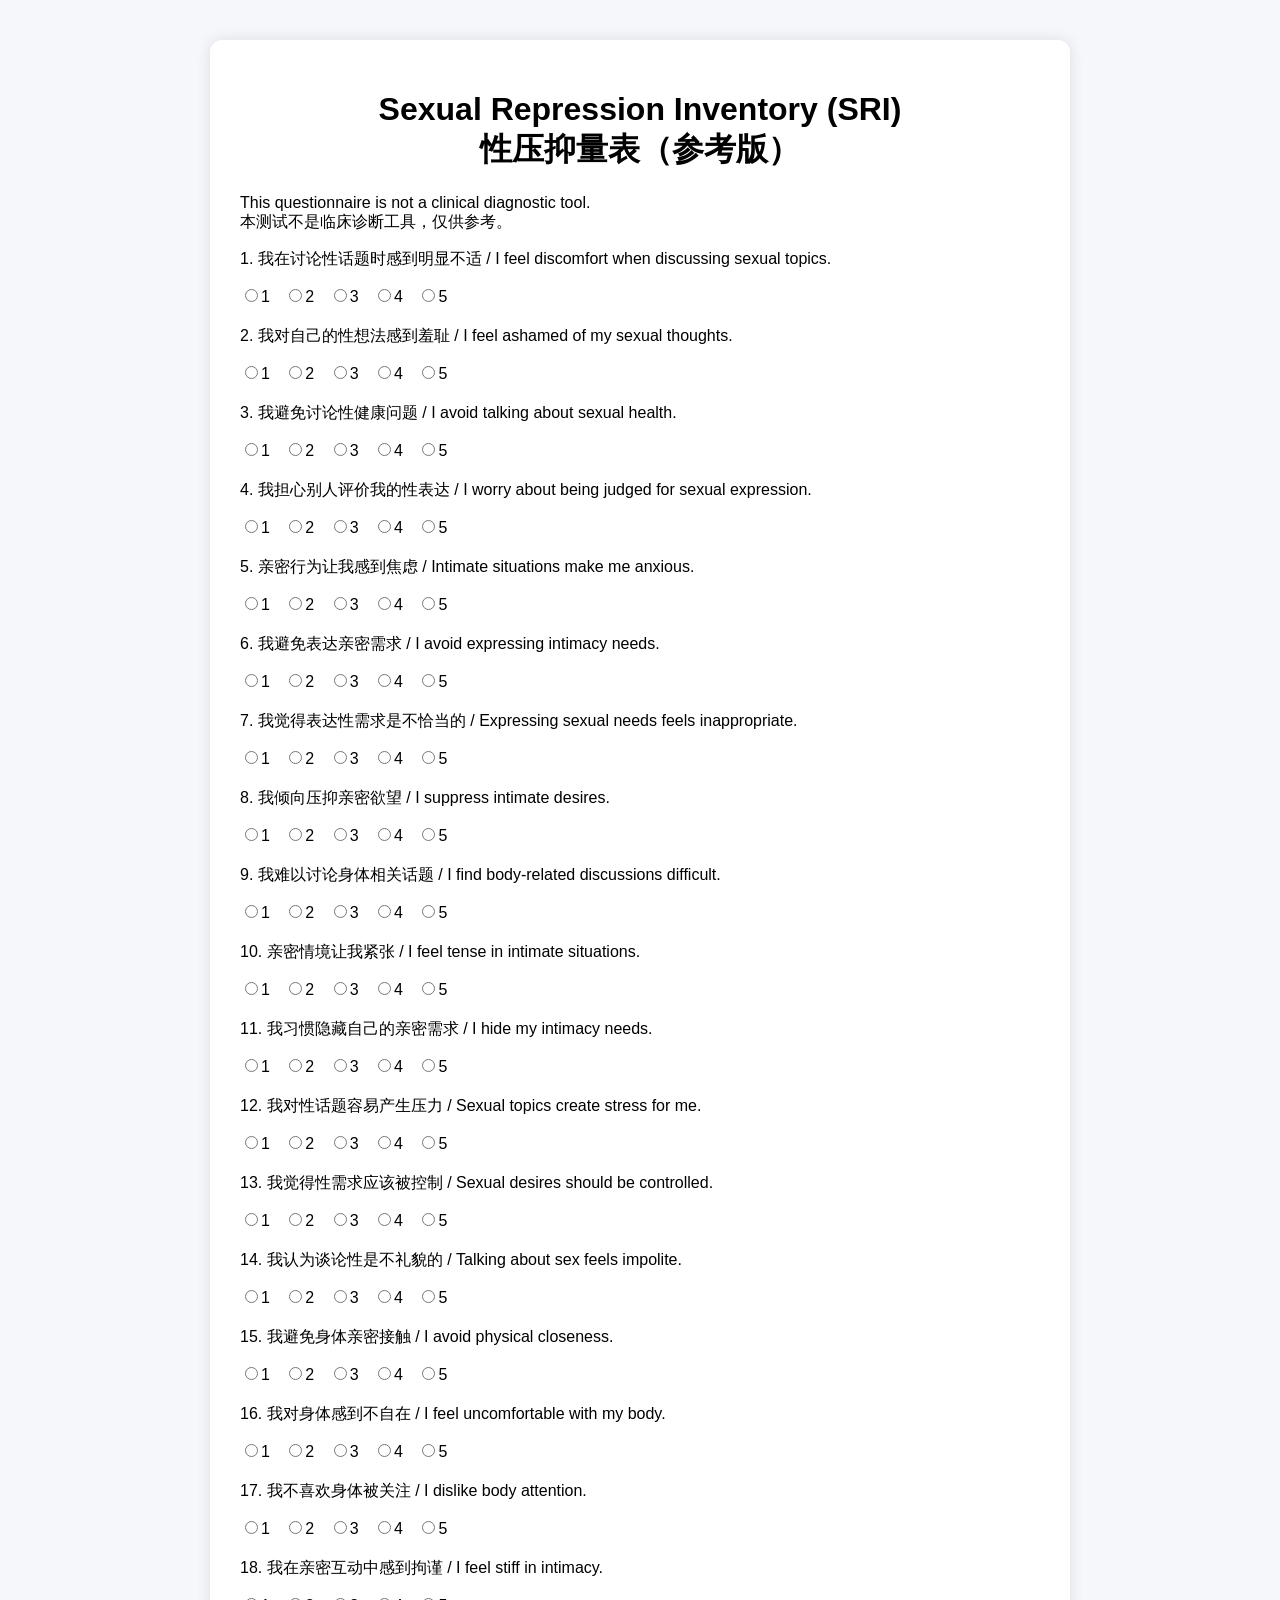
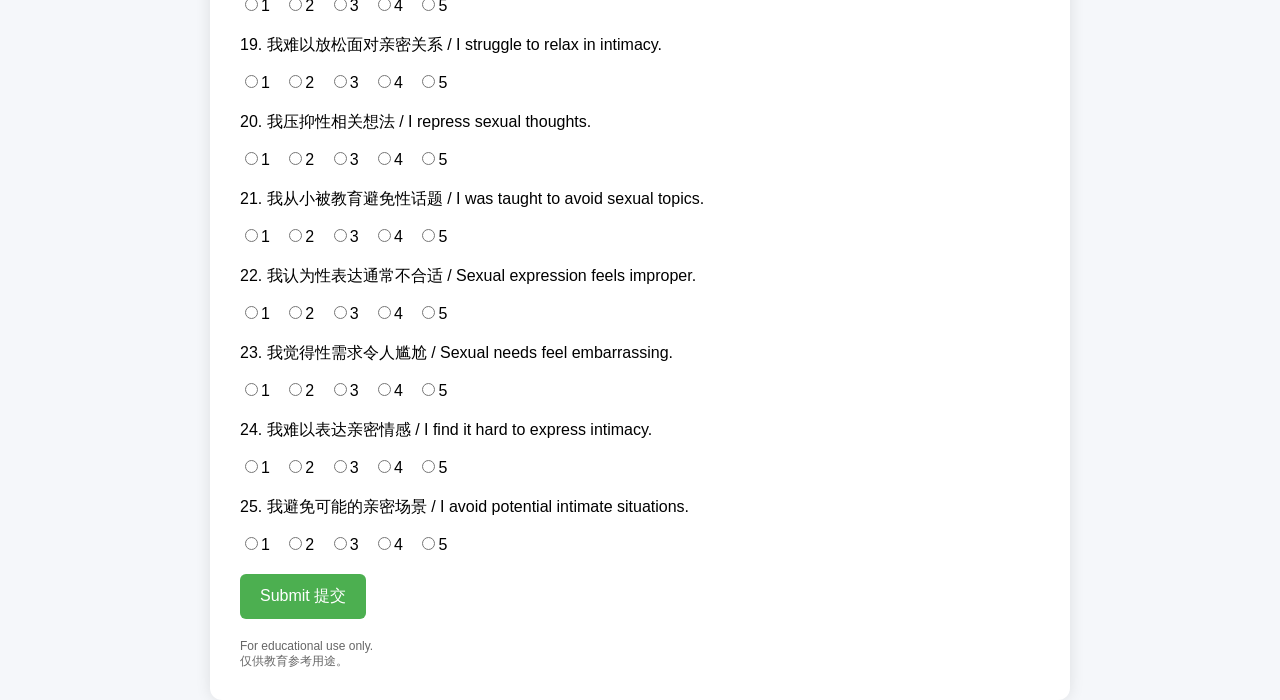
==== index.html @ 87767b24 "Add files via upload" ====
<!DOCTYPE html>
<html lang="en">
<head>
<meta charset="UTF-8">
<title>SRI Test | 性压抑测试</title>

<style>
body {
font-family: Arial, sans-serif;
background:#f5f7fa;
margin:0;
padding:0;
}

.container {
max-width:800px;
margin:auto;
background:white;
padding:30px;
margin-top:40px;
border-radius:12px;
box-shadow:0 0 15px rgba(0,0,0,0.1);
}

h1 {
text-align:center;
}

.question {
margin-bottom:20px;
}

.scale label {
margin-right:10px;
}

button {
background:#4CAF50;
color:white;
padding:12px 20px;
border:none;
border-radius:6px;
cursor:pointer;
font-size:16px;
}

.result {
margin-top:30px;
padding:20px;
background:#eef3ff;
border-radius:8px;
display:none;
}

.disclaimer {
font-size:12px;
color:#666;
margin-top:20px;
}
</style>

</head>

<body>

<div class="container">

<h1>
Sexual Repression Inventory (SRI)<br>
性压抑量表（参考版）
</h1>

<p>
This questionnaire is not a clinical diagnostic tool.<br>
本测试不是临床诊断工具，仅供参考。
</p>

<form id="testForm">

<div id="questions"></div>

<button type="button" onclick="calculateScore()">
Submit 提交
</button>

</form>

<div id="result" class="result"></div>

<div class="disclaimer">
For educational use only.<br>
仅供教育参考用途。
</div>

</div>

<script>

const questions = [

"我在讨论性话题时感到明显不适 / I feel discomfort when discussing sexual topics.",
"我对自己的性想法感到羞耻 / I feel ashamed of my sexual thoughts.",
"我避免讨论性健康问题 / I avoid talking about sexual health.",
"我担心别人评价我的性表达 / I worry about being judged for sexual expression.",
"亲密行为让我感到焦虑 / Intimate situations make me anxious.",

"我避免表达亲密需求 / I avoid expressing intimacy needs.",
"我觉得表达性需求是不恰当的 / Expressing sexual needs feels inappropriate.",
"我倾向压抑亲密欲望 / I suppress intimate desires.",
"我难以讨论身体相关话题 / I find body-related discussions difficult.",
"亲密情境让我紧张 / I feel tense in intimate situations.",

"我习惯隐藏自己的亲密需求 / I hide my intimacy needs.",
"我对性话题容易产生压力 / Sexual topics create stress for me.",
"我觉得性需求应该被控制 / Sexual desires should be controlled.",
"我认为谈论性是不礼貌的 / Talking about sex feels impolite.",
"我避免身体亲密接触 / I avoid physical closeness.",

"我对身体感到不自在 / I feel uncomfortable with my body.",
"我不喜欢身体被关注 / I dislike body attention.",
"我在亲密互动中感到拘谨 / I feel stiff in intimacy.",
"我难以放松面对亲密关系 / I struggle to relax in intimacy.",
"我压抑性相关想法 / I repress sexual thoughts.",

"我从小被教育避免性话题 / I was taught to avoid sexual topics.",
"我认为性表达通常不合适 / Sexual expression feels improper.",
"我觉得性需求令人尴尬 / Sexual needs feel embarrassing.",
"我难以表达亲密情感 / I find it hard to express intimacy.",
"我避免可能的亲密场景 / I avoid potential intimate situations."

];

const container = document.getElementById("questions");

questions.forEach((q, i) => {

let div = document.createElement("div");
div.className="question";

div.innerHTML = `<p>${i+1}. ${q}</p>
<div class="scale">

<label><input type="radio" name="q${i}" value="1">1</label>
<label><input type="radio" name="q${i}" value="2">2</label>
<label><input type="radio" name="q${i}" value="3">3</label>
<label><input type="radio" name="q${i}" value="4">4</label>
<label><input type="radio" name="q${i}" value="5">5</label>

</div>`;

container.appendChild(div);

});

function calculateScore(){

let total=0;

for(let i=0;i<questions.length;i++){

let radios=document.getElementsByName("q"+i);

let answered=false;

for(let r of radios){

if(r.checked){

total+=parseInt(r.value);
answered=true;

}

}

if(!answered){

alert("Please answer all questions. 请完成所有问题");
return;

}

}

let level="";

if(total<=45){

level="Low Repression 低压抑";

}else if(total<=65){

level="Mild Repression 轻度压抑";

}else if(total<=85){

level="Moderate Repression 中度压抑";

}else if(total<=105){

level="High Repression 较高压抑";

}else{

level="Very High Repression 高度压抑";

}

document.getElementById("result").style.display="block";

document.getElementById("result").innerHTML=

`Total Score 总分: <b>${total}</b><br>
Level 等级: <b>${level}</b>`;

}

</script>

</body>

</html>
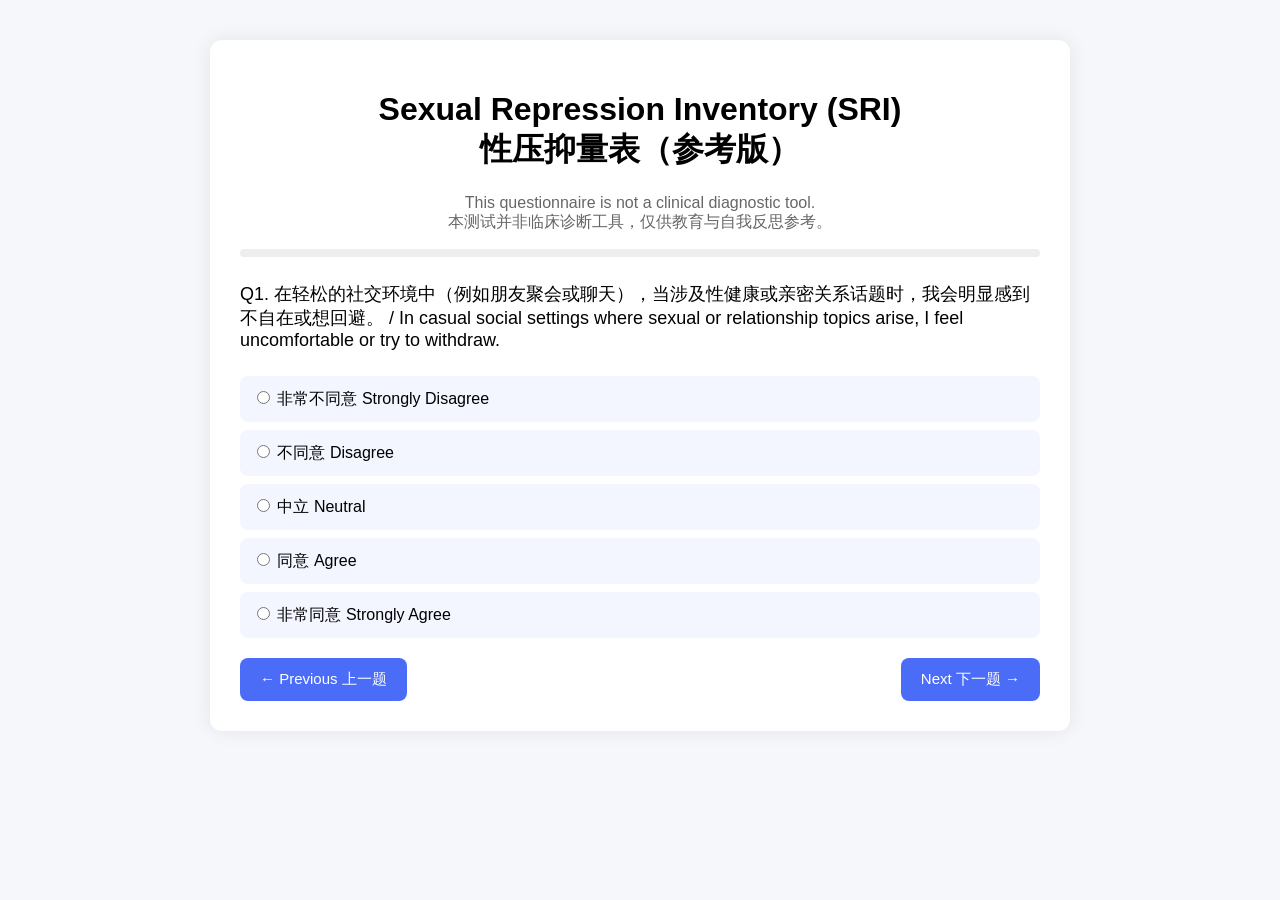
==== commit a8191a1a: "Add files via upload" ====
--- a/index.html
+++ b/index.html
@@ -1,63 +1,11 @@
 <!DOCTYPE html>
-<html lang="en">
+<html lang="zh">
+
 <head>
 <meta charset="UTF-8">
-<title>SRI Test | 性压抑测试</title>
+<title>SRI Test | 性压抑量表</title>
 
-<style>
-body {
-font-family: Arial, sans-serif;
-background:#f5f7fa;
-margin:0;
-padding:0;
-}
-
-.container {
-max-width:800px;
-margin:auto;
-background:white;
-padding:30px;
-margin-top:40px;
-border-radius:12px;
-box-shadow:0 0 15px rgba(0,0,0,0.1);
-}
-
-h1 {
-text-align:center;
-}
-
-.question {
-margin-bottom:20px;
-}
-
-.scale label {
-margin-right:10px;
-}
-
-button {
-background:#4CAF50;
-color:white;
-padding:12px 20px;
-border:none;
-border-radius:6px;
-cursor:pointer;
-font-size:16px;
-}
-
-.result {
-margin-top:30px;
-padding:20px;
-background:#eef3ff;
-border-radius:8px;
-display:none;
-}
-
-.disclaimer {
-font-size:12px;
-color:#666;
-margin-top:20px;
-}
-</style>
+<link rel="stylesheet" href="style.css">
 
 </head>
 
@@ -70,152 +18,32 @@
 性压抑量表（参考版）
 </h1>
 
-<p>
+<p class="subtitle">
 This questionnaire is not a clinical diagnostic tool.<br>
-本测试不是临床诊断工具，仅供参考。
+本测试并非临床诊断工具，仅供教育与自我反思参考。
 </p>
 
-<form id="testForm">
+<div class="progress-container">
+<div id="progress-bar"></div>
+</div>
 
-<div id="questions"></div>
+<div id="question-card"></div>
 
-<button type="button" onclick="calculateScore()">
-Submit 提交
+<div class="buttons">
+
+<button id="prevBtn" onclick="prevQuestion()">
+← Previous 上一题
 </button>
 
-</form>
+<button id="nextBtn" onclick="nextQuestion()">
+Next 下一题 →
+</button>
 
-<div id="result" class="result"></div>
-
-<div class="disclaimer">
-For educational use only.<br>
-仅供教育参考用途。
 </div>
 
 </div>
 
-<script>
-
-const questions = [
-
-"我在讨论性话题时感到明显不适 / I feel discomfort when discussing sexual topics.",
-"我对自己的性想法感到羞耻 / I feel ashamed of my sexual thoughts.",
-"我避免讨论性健康问题 / I avoid talking about sexual health.",
-"我担心别人评价我的性表达 / I worry about being judged for sexual expression.",
-"亲密行为让我感到焦虑 / Intimate situations make me anxious.",
-
-"我避免表达亲密需求 / I avoid expressing intimacy needs.",
-"我觉得表达性需求是不恰当的 / Expressing sexual needs feels inappropriate.",
-"我倾向压抑亲密欲望 / I suppress intimate desires.",
-"我难以讨论身体相关话题 / I find body-related discussions difficult.",
-"亲密情境让我紧张 / I feel tense in intimate situations.",
-
-"我习惯隐藏自己的亲密需求 / I hide my intimacy needs.",
-"我对性话题容易产生压力 / Sexual topics create stress for me.",
-"我觉得性需求应该被控制 / Sexual desires should be controlled.",
-"我认为谈论性是不礼貌的 / Talking about sex feels impolite.",
-"我避免身体亲密接触 / I avoid physical closeness.",
-
-"我对身体感到不自在 / I feel uncomfortable with my body.",
-"我不喜欢身体被关注 / I dislike body attention.",
-"我在亲密互动中感到拘谨 / I feel stiff in intimacy.",
-"我难以放松面对亲密关系 / I struggle to relax in intimacy.",
-"我压抑性相关想法 / I repress sexual thoughts.",
-
-"我从小被教育避免性话题 / I was taught to avoid sexual topics.",
-"我认为性表达通常不合适 / Sexual expression feels improper.",
-"我觉得性需求令人尴尬 / Sexual needs feel embarrassing.",
-"我难以表达亲密情感 / I find it hard to express intimacy.",
-"我避免可能的亲密场景 / I avoid potential intimate situations."
-
-];
-
-const container = document.getElementById("questions");
-
-questions.forEach((q, i) => {
-
-let div = document.createElement("div");
-div.className="question";
-
-div.innerHTML = `<p>${i+1}. ${q}</p>
-<div class="scale">
-
-<label><input type="radio" name="q${i}" value="1">1</label>
-<label><input type="radio" name="q${i}" value="2">2</label>
-<label><input type="radio" name="q${i}" value="3">3</label>
-<label><input type="radio" name="q${i}" value="4">4</label>
-<label><input type="radio" name="q${i}" value="5">5</label>
-
-</div>`;
-
-container.appendChild(div);
-
-});
-
-function calculateScore(){
-
-let total=0;
-
-for(let i=0;i<questions.length;i++){
-
-let radios=document.getElementsByName("q"+i);
-
-let answered=false;
-
-for(let r of radios){
-
-if(r.checked){
-
-total+=parseInt(r.value);
-answered=true;
-
-}
-
-}
-
-if(!answered){
-
-alert("Please answer all questions. 请完成所有问题");
-return;
-
-}
-
-}
-
-let level="";
-
-if(total<=45){
-
-level="Low Repression 低压抑";
-
-}else if(total<=65){
-
-level="Mild Repression 轻度压抑";
-
-}else if(total<=85){
-
-level="Moderate Repression 中度压抑";
-
-}else if(total<=105){
-
-level="High Repression 较高压抑";
-
-}else{
-
-level="Very High Repression 高度压抑";
-
-}
-
-document.getElementById("result").style.display="block";
-
-document.getElementById("result").innerHTML=
-
-`Total Score 总分: <b>${total}</b><br>
-Level 等级: <b>${level}</b>`;
-
-}
-
-</script>
+<script src="script.js"></script>
 
 </body>
 
--- a/style.css
+++ b/style.css
@@ -0,0 +1,123 @@
+body {
+
+font-family: "Segoe UI", sans-serif;
+background:#f5f7fb;
+margin:0;
+
+}
+
+.container {
+
+max-width:800px;
+margin:auto;
+margin-top:40px;
+
+background:white;
+padding:30px;
+
+border-radius:12px;
+
+box-shadow:0 0 20px rgba(0,0,0,0.08);
+
+}
+
+h1 {
+
+text-align:center;
+
+}
+
+.subtitle {
+
+text-align:center;
+color:#666;
+
+}
+
+.progress-container {
+
+width:100%;
+height:8px;
+background:#eee;
+
+border-radius:6px;
+margin-bottom:25px;
+
+}
+
+#progress-bar {
+
+height:8px;
+width:0%;
+
+background:#4a6cf7;
+
+border-radius:6px;
+
+}
+
+.question {
+
+font-size:18px;
+margin-bottom:25px;
+
+}
+
+.options label {
+
+display:block;
+
+padding:12px;
+
+border-radius:8px;
+
+margin-bottom:8px;
+
+background:#f3f5ff;
+
+cursor:pointer;
+
+transition:0.2s;
+
+}
+
+.options label:hover {
+
+background:#dfe5ff;
+
+}
+
+.buttons {
+
+display:flex;
+
+justify-content:space-between;
+
+margin-top:20px;
+
+}
+
+button {
+
+padding:12px 20px;
+
+border:none;
+
+border-radius:8px;
+
+background:#4a6cf7;
+
+color:white;
+
+cursor:pointer;
+
+font-size:15px;
+
+}
+
+.note {
+
+color:#666;
+font-size:14px;
+
+}
